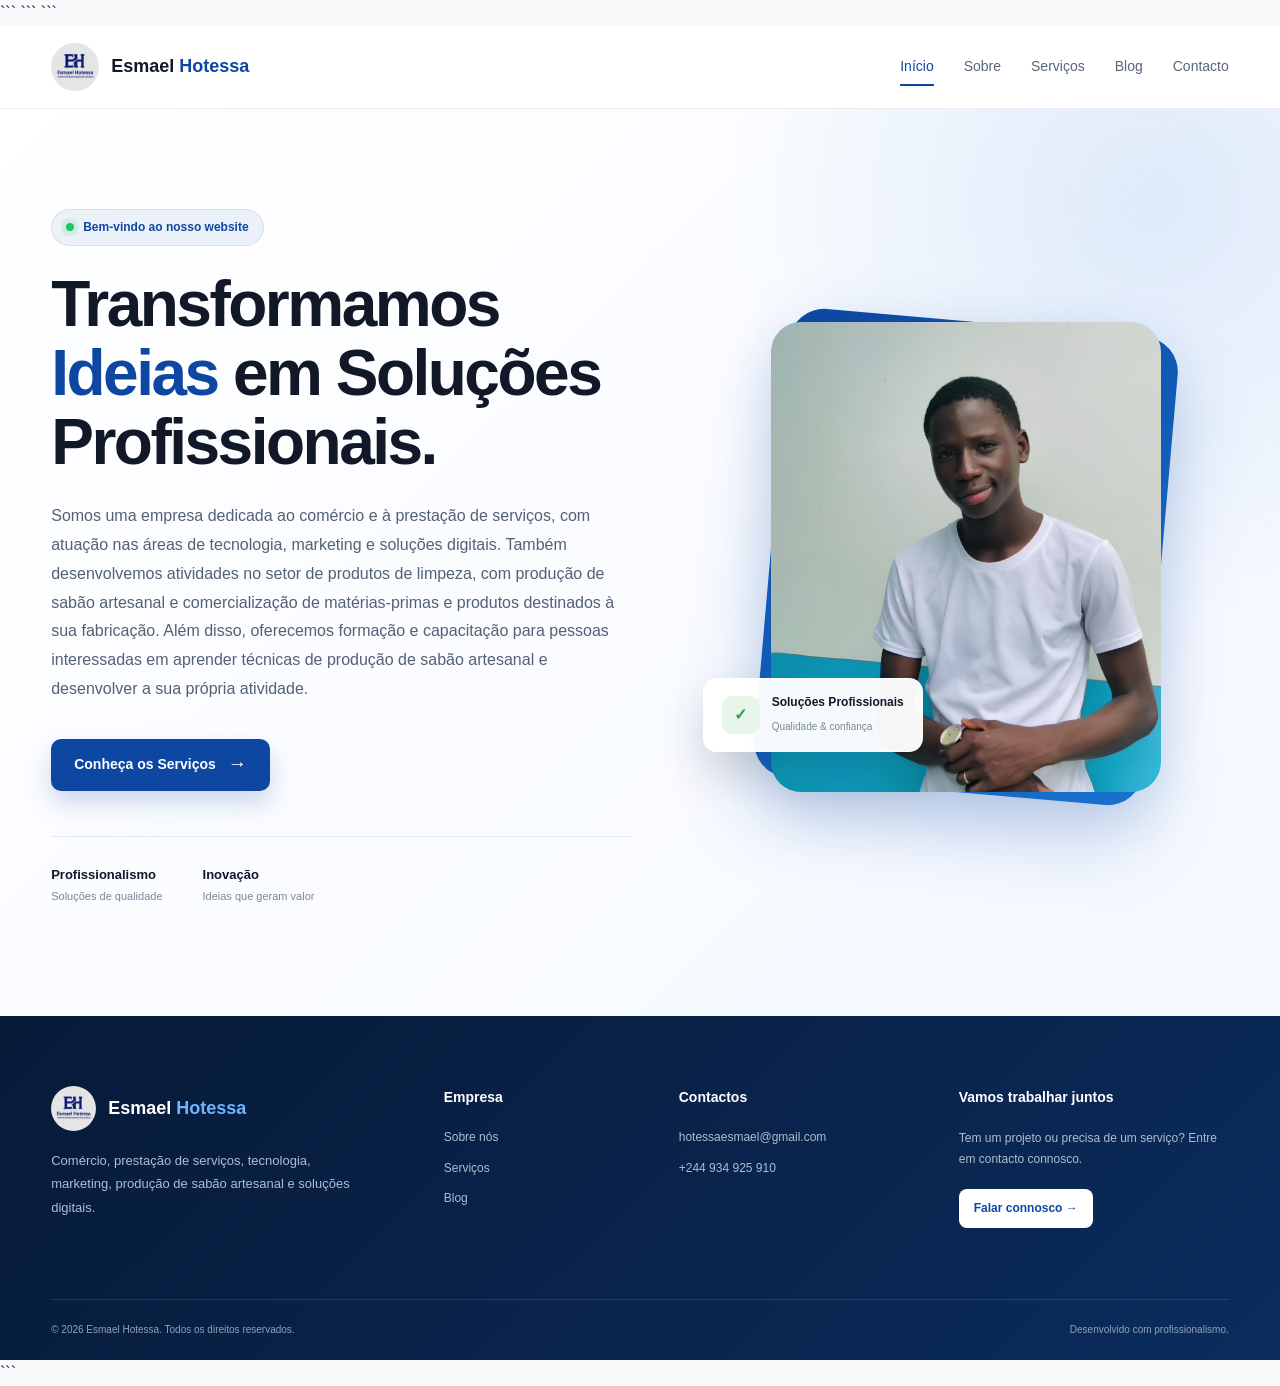
==== index.html @ ead3981a "Update index.html" ====
<!DOCTYPE html>

<html lang="pt">
<head>
    <meta charset="UTF-8">
    <meta name="viewport" content="width=device-width, initial-scale=1.0">

```
<meta name="description" content="Esmael Hotessa - Comércio, prestação de serviços, tecnologia, marketing, produção de sabão artesanal e soluções digitais.">
<meta name="author" content="Esmael Hotessa">

<title>Esmael Hotessa | Soluções Profissionais</title>

<link rel="stylesheet" href="style.css">
```

</head>

<body>

```
<!-- ================= HEADER ================= -->
<header class="header">

    <div class="container header-content">

        <!-- LOGO -->
        <a href="index.html" class="logo">
            <img src="logo.jpeg" alt="Logotipo Esmael Hotessa">
            <span>Esmael <strong>Hotessa</strong></span>
        </a>

        <!-- MENU -->
        <nav class="nav" aria-label="Menu principal">
            <a href="index.html" class="active">Início</a>
            <a href="sobre.html">Sobre</a>
            <a href="servicos.html">Serviços</a>
            <a href="blog.html">Blog</a>
            <a href="contactos.html">Contacto</a>
        </nav>

    </div>

</header>


<!-- ================= HERO ================= -->
<main>

    <section class="hero">

        <div class="container hero-content">

            <!-- TEXTO -->
            <div class="hero-text">

                <div class="badge">
                    <span class="badge-dot"></span>
                    Bem-vindo ao nosso website
                </div>

                <h1>
                    Transformamos
                    <span>Ideias</span>
                    em Soluções Profissionais.
                </h1>

                <p>
                    Somos uma empresa dedicada ao comércio e à prestação de
                    serviços, com atuação nas áreas de tecnologia, marketing
                    e soluções digitais. Também desenvolvemos atividades no
                    setor de produtos de limpeza, com produção de sabão
                    artesanal e comercialização de matérias-primas e
                    produtos destinados à sua fabricação.

                    Além disso, oferecemos formação e capacitação para
                    pessoas interessadas em aprender técnicas de produção
                    de sabão artesanal e desenvolver a sua própria atividade.
                </p>

                <div class="hero-buttons">

                    <a href="servicos.html" class="btn-primary">
                        Conheça os Serviços
                        <span>→</span>
                    </a>

                </div>


                <!-- CONFIANÇA -->
                <div class="hero-info">

                    <div class="info-item">
                        <strong>Profissionalismo</strong>
                        <span>Soluções de qualidade</span>
                    </div>

                    <div class="info-item">
                        <strong>Inovação</strong>
                        <span>Ideias que geram valor</span>
                    </div>

                </div>

            </div>


            <!-- IMAGEM -->
            <div class="hero-image">

                <div class="image-background"></div>

                <img
                    src="esmael.jpeg"
                    alt="Esmael Hotessa"
                >

                <div class="floating-card">

                    <div class="floating-icon">
                        ✓
                    </div>

                    <div>
                        <strong>Soluções Profissionais</strong>
                        <small>Qualidade & confiança</small>
                    </div>

                </div>

            </div>

        </div>

    </section>

</main>


<!-- ================= FOOTER ================= -->
<footer class="footer">

    <div class="container footer-content">

        <div class="footer-brand">

            <a href="index.html" class="footer-logo">
                <img src="logo.jpeg" alt="Logo Esmael Hotessa">
                <span>Esmael <strong>Hotessa</strong></span>
            </a>

            <p>
                Comércio, prestação de serviços, tecnologia,
                marketing, produção de sabão artesanal e
                soluções digitais.
            </p>

        </div>


        <div class="footer-column">

            <h3>Empresa</h3>

            <a href="sobre.html">Sobre nós</a>
            <a href="servicos.html">Serviços</a>
            <a href="blog.html">Blog</a>

        </div>


        <div class="footer-column">

            <h3>Contactos</h3>

            <a href="mailto:hotessaesmael@gmail.com">
                hotessaesmael@gmail.com
            </a>

            <a href="tel:+244934925910">
                +244 934 925 910
            </a>

        </div>


        <div class="footer-column">

            <h3>Vamos trabalhar juntos</h3>

            <p>
                Tem um projeto ou precisa de um serviço?
                Entre em contacto connosco.
            </p>

            <a href="contactos.html" class="footer-btn">
                Falar connosco →
            </a>

        </div>

    </div>


    <div class="footer-bottom container">

        <p>
            © 2026 Esmael Hotessa. Todos os direitos reservados.
        </p>

        <p>
            Desenvolvido com profissionalismo.
        </p>

    </div>

</footer>
```

</body>
</html>
---- style.css ----
* {
    margin: 0;
    padding: 0;
    box-sizing: border-box;
}

html {
    scroll-behavior: smooth;
}

body {
    font-family: "Poppins", sans-serif;
    background: #f8fafc;
    color: #172033;
    line-height: 1.6;
}

a {
    text-decoration: none;
    color: inherit;
}

img {
    max-width: 100%;
    display: block;
}


/* ================= VARIÁVEIS ================= */

:root {
    --primary: #0d47a1;
    --primary-light: #1976d2;
    --primary-dark: #062d68;

    --accent: #ffd54f;

    --dark: #111827;
    --text: #536174;
    --white: #ffffff;

    --background: #f8fafc;
    --border: #e5eaf0;

    --shadow: 0 20px 50px rgba(13, 71, 161, 0.12);

    --radius: 18px;
}


/* ================= CONTAINER ================= */

.container {
    width: min(1180px, 92%);
    margin: 0 auto;
}


/* ================= HEADER ================= */

.header {
    width: 100%;
    background: rgba(255, 255, 255, 0.96);
    border-bottom: 1px solid rgba(229, 234, 240, 0.8);
    position: sticky;
    top: 0;
    z-index: 1000;
    backdrop-filter: blur(15px);
}

.header-content {
    min-height: 82px;
    display: flex;
    align-items: center;
    justify-content: space-between;
    gap: 30px;
}


/* ================= LOGO ================= */

.logo {
    display: flex;
    align-items: center;
    gap: 12px;
    font-size: 18px;
    font-weight: 600;
    color: var(--dark);
    white-space: nowrap;
}

.logo img {
    width: 48px;
    height: 48px;
    object-fit: cover;
    border-radius: 50%;
}

.logo strong {
    color: var(--primary);
}


/* ================= NAV ================= */

.nav {
    display: flex;
    align-items: center;
    gap: 30px;
}

.nav a {
    color: #596579;
    font-size: 14px;
    font-weight: 500;
    position: relative;
    transition: 0.3s ease;
}

.nav a:hover,
.nav a.active {
    color: var(--primary);
}

.nav a::after {
    content: "";
    position: absolute;
    left: 0;
    bottom: -8px;
    width: 0;
    height: 2px;
    background: var(--primary);
    transition: 0.3s ease;
}

.nav a:hover::after,
.nav a.active::after {
    width: 100%;
}


/* ================= HEADER BUTTON ================= */

.btn-header {
    display: inline-flex;
    align-items: center;
    gap: 10px;

    background: var(--primary);
    color: white;

    padding: 13px 20px;
    border-radius: 10px;

    font-size: 13px;
    font-weight: 600;

    transition: 0.3s ease;
    box-shadow: 0 8px 20px rgba(13, 71, 161, 0.18);
}

.btn-header:hover {
    background: var(--primary-dark);
    transform: translateY(-2px);
    box-shadow: 0 12px 25px rgba(13, 71, 161, 0.25);
}

.btn-header span {
    font-size: 18px;
}


/* ================= HERO ================= */

.hero {
    position: relative;
    overflow: hidden;
    background:
        radial-gradient(
            circle at 90% 10%,
            rgba(25, 118, 210, 0.12),
            transparent 30%
        ),
        linear-gradient(
            135deg,
            #ffffff 0%,
            #f4f8ff 100%
        );

    padding: 100px 0 110px;
}

.hero-content {
    min-height: 600px;

    display: grid;
    grid-template-columns: 1.05fr 0.95fr;

    align-items: center;
    gap: 70px;
}


/* ================= BADGE ================= */

.badge {
    display: inline-flex;
    align-items: center;
    gap: 9px;

    padding: 8px 14px;

    background: rgba(13, 71, 161, 0.07);
    border: 1px solid rgba(13, 71, 161, 0.1);

    border-radius: 50px;

    color: var(--primary);
    font-size: 12px;
    font-weight: 600;

    margin-bottom: 24px;
}

.badge-dot {
    width: 8px;
    height: 8px;

    background: #22c55e;

    border-radius: 50%;

    box-shadow: 0 0 0 5px rgba(34, 197, 94, 0.12);
}


/* ================= HERO TITLE ================= */

.hero h1 {
    max-width: 680px;

    color: var(--dark);

    font-size: clamp(42px, 5vw, 68px);
    line-height: 1.08;

    font-weight: 800;

    letter-spacing: -2.5px;

    margin-bottom: 25px;
}

.hero h1 span {
    color: var(--primary);
}


/* ================= HERO TEXT ================= */

.hero-text > p {
    max-width: 600px;

    color: var(--text);

    font-size: 16px;
    line-height: 1.8;

    margin-bottom: 35px;
}


/* ================= HERO BUTTONS ================= */

.hero-buttons {
    display: flex;
    align-items: center;
    gap: 14px;

    flex-wrap: wrap;
}

.btn-primary,
.btn-secondary {
    display: inline-flex;
    align-items: center;
    justify-content: center;
    gap: 12px;

    min-height: 52px;

    padding: 0 23px;

    border-radius: 10px;

    font-size: 14px;
    font-weight: 600;

    transition: 0.3s ease;
}

.btn-primary {
    color: white;
    background: var(--primary);

    box-shadow:
        0 12px 25px rgba(13, 71, 161, 0.2);
}

.btn-primary:hover {
    background: var(--primary-dark);
    transform: translateY(-3px);
}

.btn-primary span {
    font-size: 19px;
}

.btn-secondary {
    color: var(--primary);

    border: 1px solid #ccd8e8;

    background: white;
}

.btn-secondary:hover {
    border-color: var(--primary);
    background: #f4f8ff;
    transform: translateY(-3px);
}


/* ================= HERO INFO ================= */

.hero-info {
    display: flex;
    gap: 40px;

    margin-top: 45px;
    padding-top: 28px;

    border-top: 1px solid var(--border);
}

.info-item {
    display: flex;
    flex-direction: column;
    gap: 3px;
}

.info-item strong {
    color: var(--dark);
    font-size: 13px;
}

.info-item span {
    color: #7b8798;
    font-size: 11px;
}


/* ================= HERO IMAGE ================= */

.hero-image {
    position: relative;

    display: flex;
    align-items: center;
    justify-content: center;

    min-height: 520px;
}

.image-background {
    position: absolute;

    width: 390px;
    height: 470px;

    border-radius: 35px;

    background:
        linear-gradient(
            145deg,
            var(--primary),
            var(--primary-light)
        );

    transform: rotate(5deg);

    box-shadow:
        0 35px 80px rgba(13, 71, 161, 0.22);
}

.hero-image > img {
    position: relative;
    z-index: 2;

    width: 390px;
    height: 470px;

    object-fit: cover;

    border-radius: 30px;

    box-shadow: var(--shadow);

    transition: 0.5s ease;
}

.hero-image:hover > img {
    transform: translateY(-8px);
}


/* ================= FLOATING CARD ================= */

.floating-card {
    position: absolute;

    z-index: 5;

    left: 0;
    bottom: 65px;

    display: flex;
    align-items: center;
    gap: 12px;

    padding: 14px 18px;

    background: rgba(255, 255, 255, 0.96);

    border: 1px solid rgba(255, 255, 255, 0.7);

    border-radius: 14px;

    box-shadow:
        0 20px 45px rgba(15, 23, 42, 0.16);

    animation: floating 4s ease-in-out infinite;
}

.floating-icon {
    width: 38px;
    height: 38px;

    display: flex;
    align-items: center;
    justify-content: center;

    background: #e8f5e9;
    color: #22a447;

    border-radius: 10px;

    font-weight: 800;
}

.floating-card strong {
    display: block;

    color: var(--dark);

    font-size: 12px;
}

.floating-card small {
    color: #7b8798;

    font-size: 10px;
}

@keyframes floating {
    0%,
    100% {
        transform: translateY(0);
    }

    50% {
        transform: translateY(-10px);
    }
}


/* ================= SERVICES ================= */

.services-preview {
    background: white;
    padding: 100px 0;
}


/* ================= SECTION HEADER ================= */

.section-header {
    max-width: 700px;
    margin: 0 auto 55px;
    text-align: center;
}

.section-header > span {
    color: var(--primary);

    font-size: 11px;
    font-weight: 700;

    letter-spacing: 2px;
}

.section-header h2 {
    margin: 12px 0 15px;

    color: var(--dark);

    font-size: clamp(30px, 4vw, 45px);
    line-height: 1.2;

    letter-spacing: -1px;
}

.section-header h2 strong {
    color: var(--primary);
}

.section-header p {
    color: var(--text);

    font-size: 14px;
}


/* ================= SERVICES GRID ================= */

.services-grid {
    display: grid;

    grid-template-columns:
        repeat(4, 1fr);

    gap: 20px;
}


/* ================= SERVICE CARD ================= */

.service-card {
    padding: 30px;

    background: #ffffff;

    border: 1px solid var(--border);

    border-radius: var(--radius);

    transition: 0.35s ease;

    position: relative;
    overflow: hidden;
}

.service-card::before {
    content: "";

    position: absolute;

    top: 0;
    left: 0;

    width: 100%;
    height: 3px;

    background:
        linear-gradient(
            90deg,
            var(--primary),
            var(--primary-light)
        );

    transform: scaleX(0);
    transform-origin: left;

    transition: 0.35s ease;
}

.service-card:hover {
    transform: translateY(-8px);

    border-color: rgba(13, 71, 161, 0.18);

    box-shadow:
        0 20px 45px rgba(13, 71, 161, 0.1);
}

.service-card:hover::before {
    transform: scaleX(1);
}


/* ================= SERVICE ICON ================= */

.service-icon {
    width: 46px;
    height: 46px;

    display: flex;
    align-items: center;
    justify-content: center;

    background: #edf4ff;
    color: var(--primary);

    border-radius: 12px;

    font-size: 12px;
    font-weight: 700;

    margin-bottom: 22px;
}

.service-card h3 {
    color: var(--dark);

    font-size: 17px;

    margin-bottom: 10px;
}

.service-card p {
    color: var(--text);

    font-size: 13px;

    line-height: 1.7;

    margin-bottom: 22px;
}

.service-card a {
    color: var(--primary);

    font-size: 12px;
    font-weight: 700;
}

.service-card a:hover {
    text-decoration: underline;
}


/* ================= FOOTER ================= */

.footer {
    color: #c9d4e3;

    background:
        linear-gradient(
            135deg,
            #071a38,
            #0b2c5d
        );

    padding-top: 70px;
}


/* ================= FOOTER CONTENT ================= */

.footer-content {
    display: grid;

    grid-template-columns:
        1.5fr
        0.8fr
        1fr
        1.2fr;

    gap: 55px;

    padding-bottom: 60px;
}


/* ================= FOOTER BRAND ================= */

.footer-logo {
    display: flex;
    align-items: center;
    gap: 12px;

    color: white;

    font-size: 18px;
    font-weight: 600;

    margin-bottom: 18px;
}

.footer-logo img {
    width: 45px;
    height: 45px;

    object-fit: cover;

    border-radius: 50%;
}

.footer-logo strong {
    color: #70b4ff;
}

.footer-brand > p {
    max-width: 310px;

    color: #aebdd1;

    font-size: 13px;
    line-height: 1.8;
}


/* ================= FOOTER COLUMNS ================= */

.footer-column {
    display: flex;
    flex-direction: column;

    align-items: flex-start;
}

.footer-column h3 {
    color: white;

    font-size: 14px;

    margin-bottom: 20px;
}

.footer-column a {
    color: #aebdd1;

    font-size: 12px;

    margin-bottom: 11px;

    transition: 0.3s ease;
}

.footer-column a:hover {
    color: white;
    transform: translateX(3px);
}

.footer-column p {
    color: #aebdd1;

    font-size: 12px;
    line-height: 1.7;

    margin-bottom: 15px;
}


/* ================= FOOTER BUTTON ================= */

.footer-btn {
    display: inline-flex !important;

    align-items: center;

    gap: 8px;

    padding: 10px 15px;

    background: white;

    color: var(--primary) !important;

    border-radius: 8px;

    font-weight: 600;

    margin-top: 5px;
}

.footer-btn:hover {
    background: #eaf2ff;

    transform: translateY(-2px) !important;
}


/* ================= FOOTER BOTTOM ================= */

.footer-bottom {
    display: flex;

    justify-content: space-between;
    align-items: center;

    gap: 20px;

    padding: 22px 0;

    border-top: 1px solid rgba(255, 255, 255, 0.1);
}

.footer-bottom p {
    color: #8fa3bc;

    font-size: 10px;
}


/* =====================================================
   RESPONSIVIDADE
===================================================== */


/* ================= TABLET ================= */

@media (max-width: 1000px) {

    .nav {
        gap: 18px;
    }

    .nav a {
        font-size: 13px;
    }

    .btn-header {
        padding: 11px 15px;
    }

    .hero-content {
        grid-template-columns: 1fr 1fr;
        gap: 40px;
    }

    .hero h1 {
        font-size: 45px;
    }

    .hero-image > img,
    .image-background {
        width: 320px;
        height: 400px;
    }

    .hero-image {
        min-height: 430px;
    }

    .services-grid {
        grid-template-columns:
            repeat(2, 1fr);
    }

    .footer-content {
        grid-template-columns:
            repeat(2, 1fr);
    }
}


/* ================= TELEMÓVEL ================= */

@media (max-width: 760px) {

    .header-content {
        min-height: 70px;
    }

    .logo span {
        font-size: 15px;
    }

    .logo img {
        width: 40px;
        height: 40px;
    }

    /*
       Menu simplificado no telemóvel.
       Para um menu hambúrguer completo,
       podemos adicionar JavaScript.
    */

    .nav {
        display: none;
    }

    .btn-header {
        padding: 10px 13px;
        font-size: 11px;
    }

    .btn-header span {
        display: none;
    }


    /* HERO */

    .hero {
        padding: 70px 0 80px;
    }

    .hero-content {
        grid-template-columns: 1fr;

        text-align: center;

        gap: 60px;
    }

    .hero-text {
        display: flex;

        align-items: center;
        flex-direction: column;
    }

    .hero h1 {
        font-size: 40px;

        letter-spacing: -1.5px;
    }

    .hero-text > p {
        font-size: 14px;
    }

    .hero-buttons {
        justify-content: center;
    }

    .hero-info {
        justify-content: center;

        text-align: left;
    }


    /* IMAGEM */

    .hero-image {
        min-height: 430px;
    }

    .hero-image > img,
    .image-background {
        width: 300px;
        height: 390px;
    }

    .floating-card {
        left: 50%;
        transform: translateX(-50%);

        bottom: 20px;

        white-space: nowrap;
    }


    /* SERVICES */

    .services-preview {
        padding: 80px 0;
    }

    .services-grid {
        grid-template-columns: 1fr;
    }


    /* FOOTER */

    .footer-content {
        grid-template-columns: 1fr;

        gap: 35px;
    }

    .footer-bottom {
        flex-direction: column;

        align-items: flex-start;
    }

}


/* ================= TELEMÓVEL PEQUENO ================= */

@media (max-width: 430px) {

    .container {
        width: 90%;
    }

    .btn-header {
        display: none;
    }

    .hero h1 {
        font-size: 34px;
    }

    .hero-buttons {
        width: 100%;

        flex-direction: column;
    }

    .btn-primary,
    .btn-secondary {
        width: 100%;
    }

    .hero-image > img,
    .image-background {
        width: 260px;
        height: 350px;
    }

    .hero-image {
        min-height: 390px;
    }

    .floating-card {
        max-width: 260px;

        padding: 10px 12px;
    }

    .floating-card strong {
        font-size: 10px;
    }

    .floating-card small {
        font-size: 8px;
    }

    .hero-info {
        gap: 20px;
    }

}
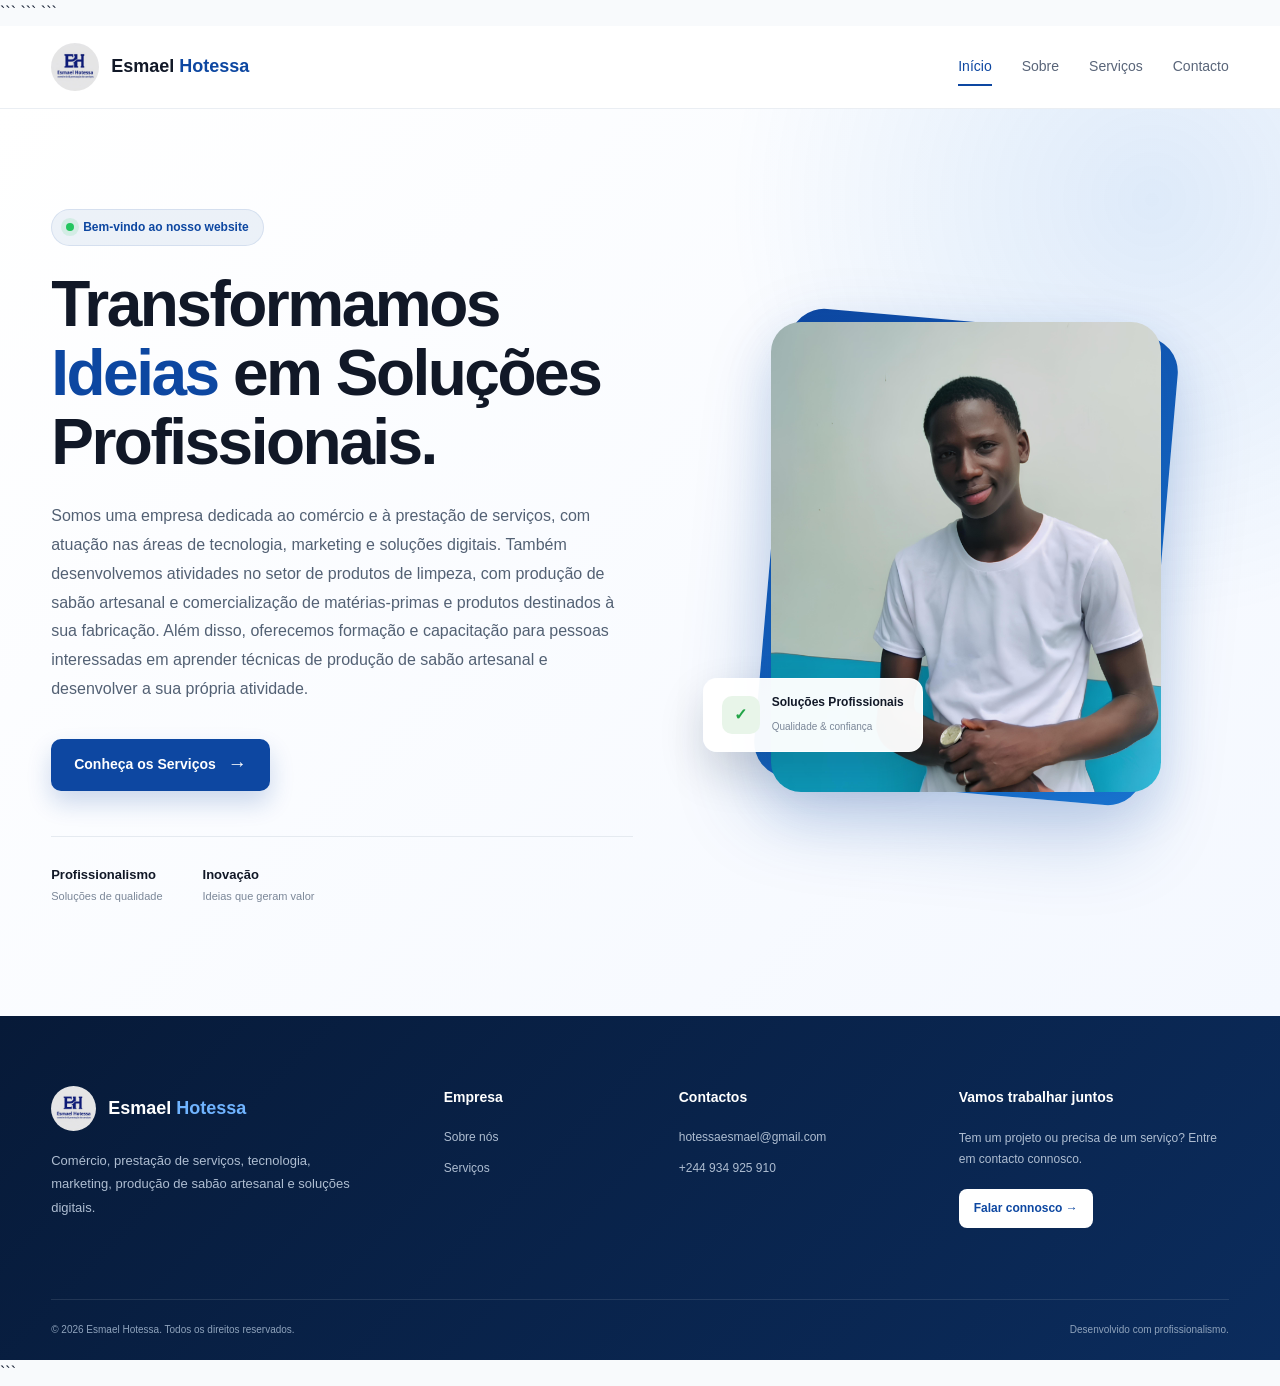
==== commit 2f66d79c: "Update index.html" ====
--- a/index.html
+++ b/index.html
@@ -35,7 +35,6 @@
             <a href="index.html" class="active">Início</a>
             <a href="sobre.html">Sobre</a>
             <a href="servicos.html">Serviços</a>
-            <a href="blog.html">Blog</a>
             <a href="contactos.html">Contacto</a>
         </nav>
 
@@ -165,7 +164,7 @@
 
             <a href="sobre.html">Sobre nós</a>
             <a href="servicos.html">Serviços</a>
-            <a href="blog.html">Blog</a>
+
 
         </div>
 
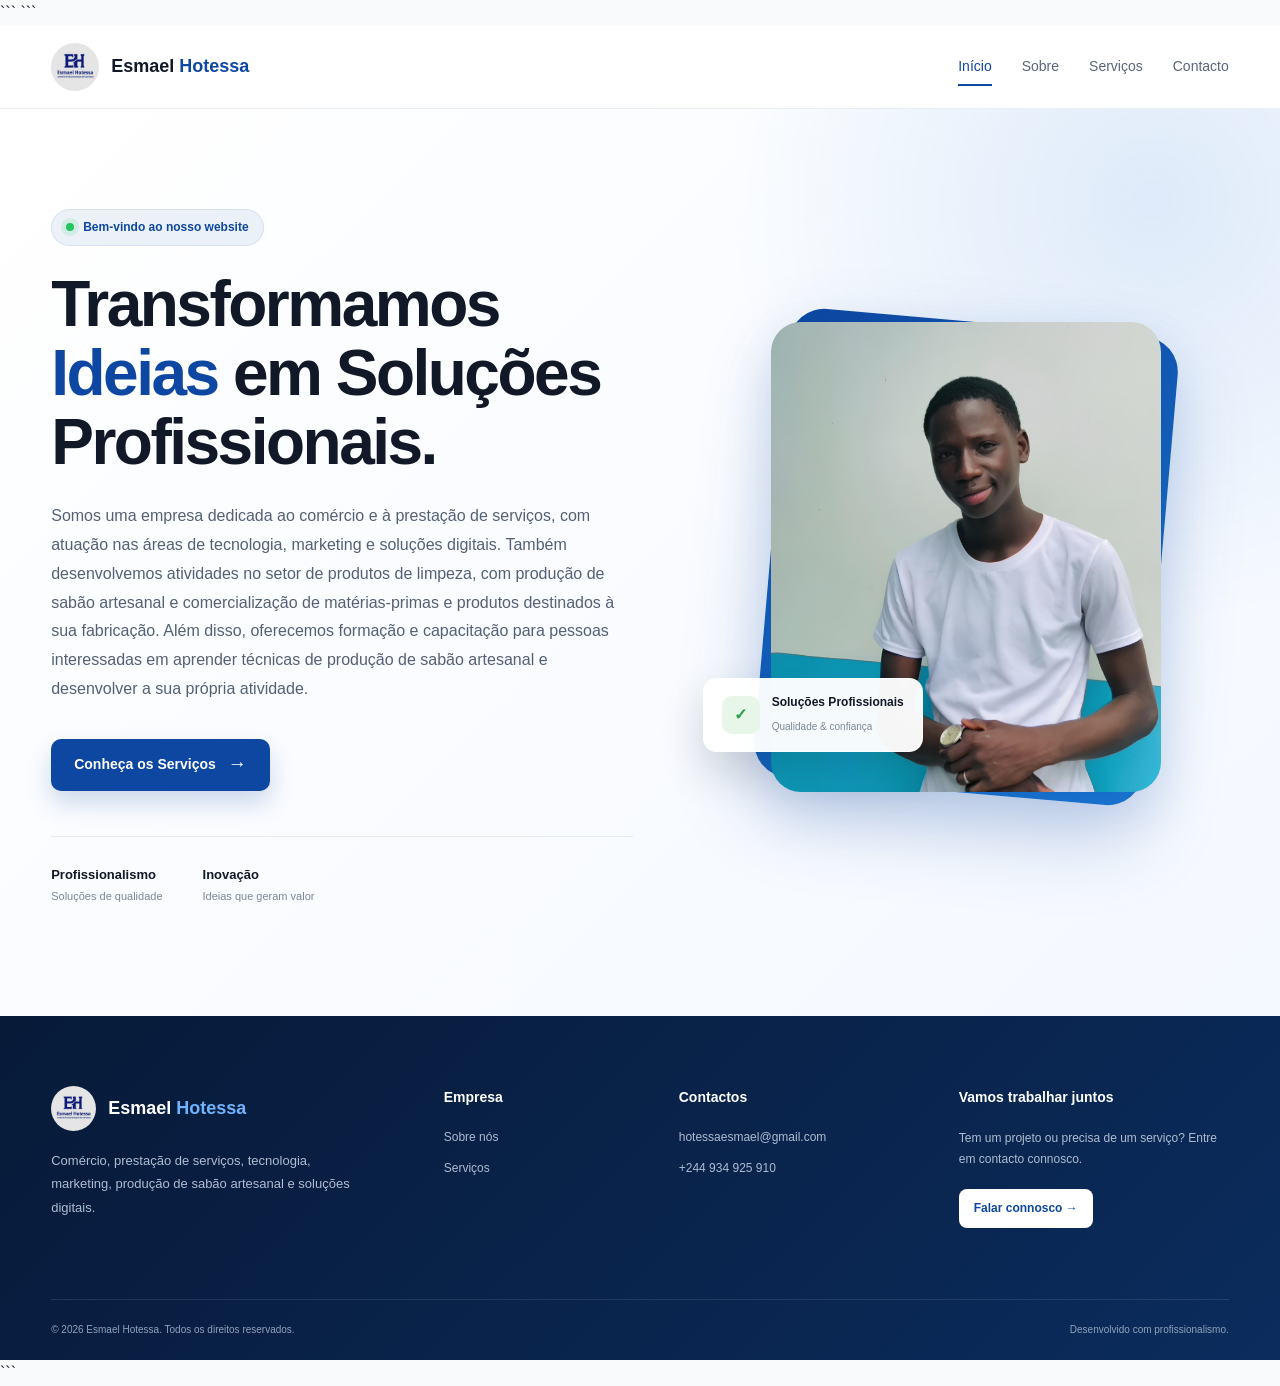
==== commit ab6b1d39: "Clean up index.html and adjust meta tags Removed unnecessary whitespace and adjusted meta tags." ====
--- a/index.html
+++ b/index.html
@@ -4,8 +4,6 @@
 <head>
     <meta charset="UTF-8">
     <meta name="viewport" content="width=device-width, initial-scale=1.0">
-
-```
 <meta name="description" content="Esmael Hotessa - Comércio, prestação de serviços, tecnologia, marketing, produção de sabão artesanal e soluções digitais.">
 <meta name="author" content="Esmael Hotessa">
 
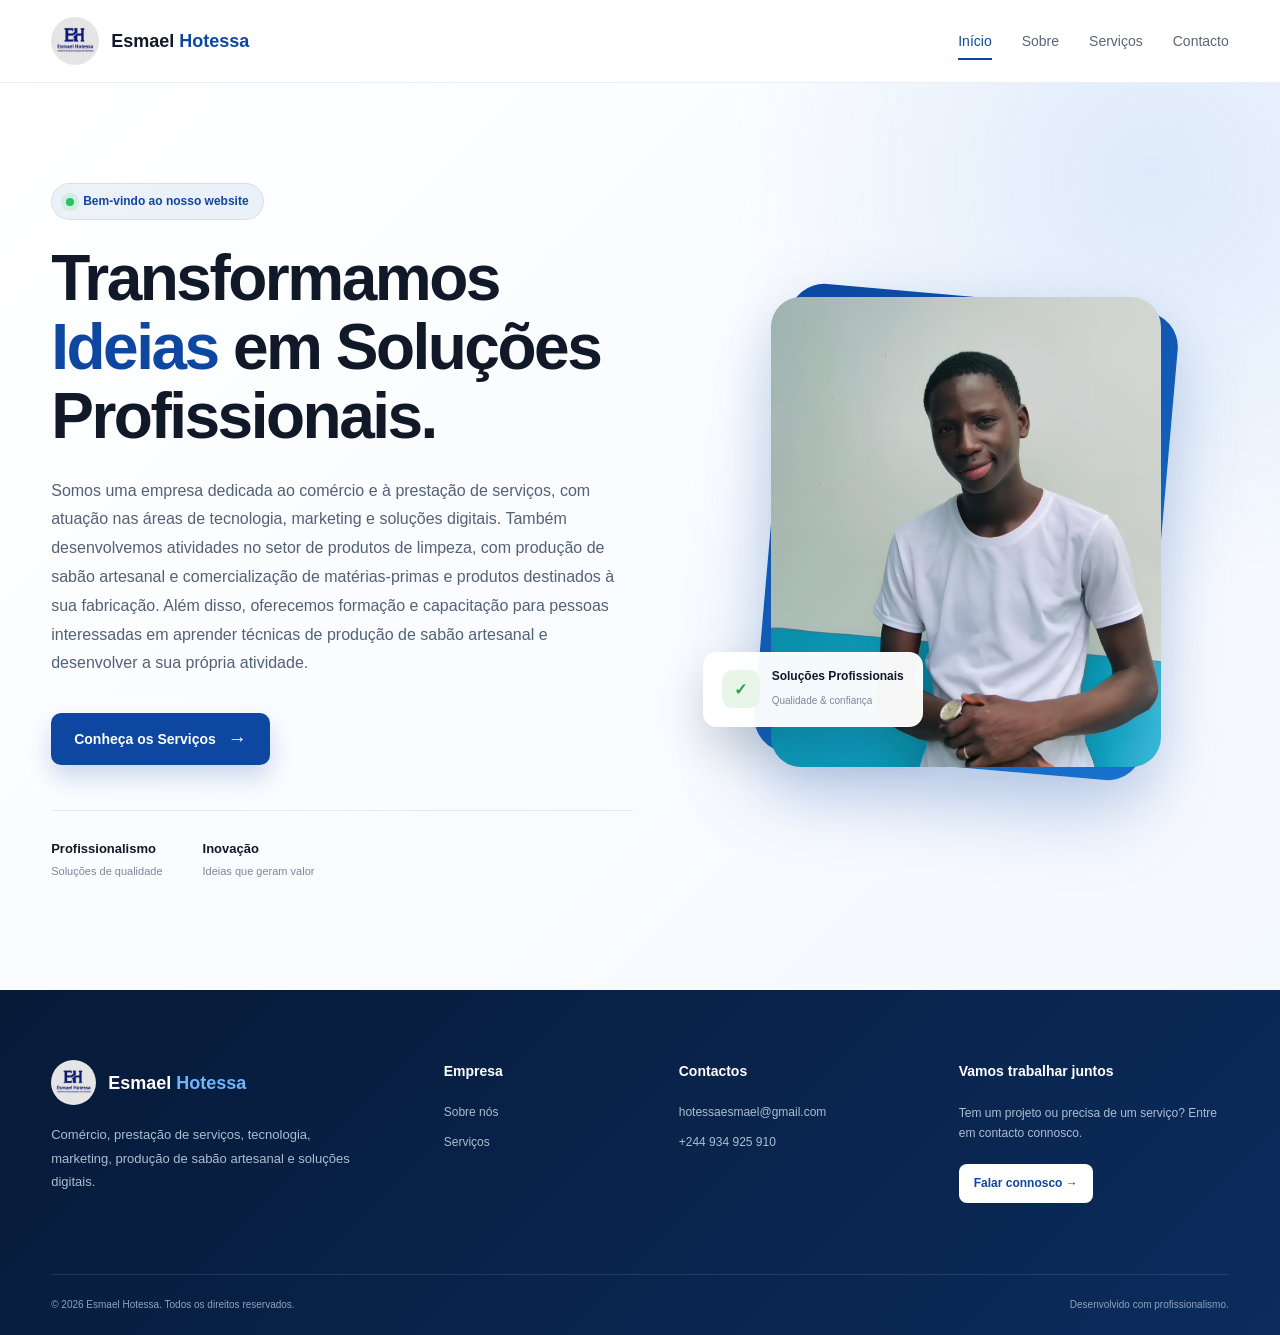
==== commit 648e4372: "Fix HTML formatting issues in index.html" ====
--- a/index.html
+++ b/index.html
@@ -10,13 +10,13 @@
 <title>Esmael Hotessa | Soluções Profissionais</title>
 
 <link rel="stylesheet" href="style.css">
-```
+
 
 </head>
 
 <body>
 
-```
+
 <!-- ================= HEADER ================= -->
 <header class="header">
 
@@ -213,7 +213,7 @@
     </div>
 
 </footer>
-```
+
 
 </body>
 </html>
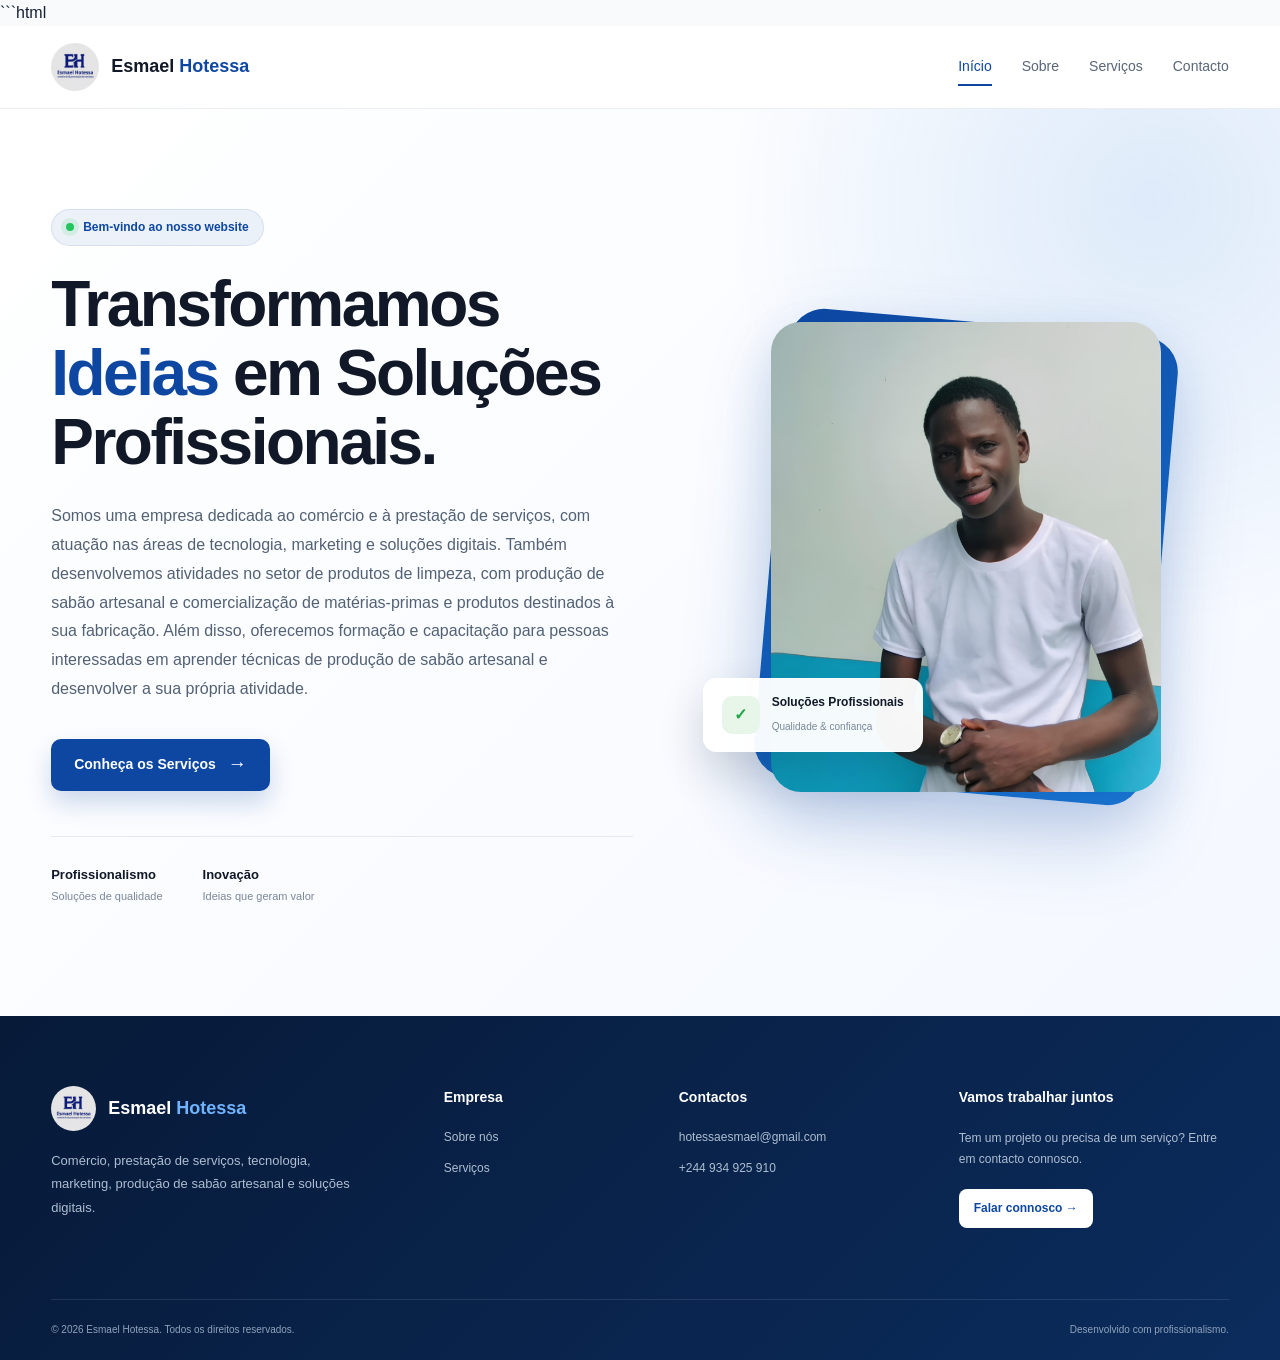
==== commit 19ccb7ee: "Update index.html" ====
--- a/index.html
+++ b/index.html
@@ -4,16 +4,61 @@
 <head>
     <meta charset="UTF-8">
     <meta name="viewport" content="width=device-width, initial-scale=1.0">
-<meta name="description" content="Esmael Hotessa - Comércio, prestação de serviços, tecnologia, marketing, produção de sabão artesanal e soluções digitais.">
-<meta name="author" content="Esmael Hotessa">
-
-<title>Esmael Hotessa | Soluções Profissionais</title>
-
-<link rel="stylesheet" href="style.css">
-
-
+
+    <!-- SEO -->
+    <title>Esmael Hotessa | Tecnologia, Comércio, Serviços e Soluções Digitais</title>
+
+    <meta name="description" content="Esmael Hotessa — site oficial com informações sobre comércio, prestação de serviços, tecnologia, marketing e soluções digitais.">
+
+    <meta name="author" content="Esmael Hotessa">
+
+    <meta name="keywords" content="Esmael Hotessa, Esmael, Hotessa, tecnologia, comércio, marketing, soluções digitais, prestação de serviços, Angola">
+
+    <meta name="robots" content="index, follow">
+
+    <meta name="language" content="pt">
+
+    <!-- URL oficial da página -->
+    <link rel="canonical" href="https://esmaelhotessa.github.io/hotessa/">
+
+    <!-- Compartilhamento em redes sociais -->
+    <meta property="og:title" content="Esmael Hotessa | Site Oficial">
+    <meta property="og:description" content="Conheça Esmael Hotessa, seus projetos, serviços e soluções nas áreas de tecnologia, comércio, marketing e serviços digitais.">
+    <meta property="og:type" content="website">
+    <meta property="og:url" content="https://esmaelhotessa.github.io/hotessa/">
+
+    <!-- CSS -->
+    <link rel="stylesheet" href="style.css">
+    ```html
+<!-- Dados estruturados para o Google -->
+<script type="application/ld+json">
+{
+  "@context": "https://schema.org",
+  "@type": "Person",
+  "name": "Esmael Hotessa",
+  "url": "https://esmaelhotessa.github.io/hotessa/",
+  "description": "Esmael Hotessa atua nas áreas de tecnologia, comércio, prestação de serviços, marketing, produção e venda de sabão artesanal. Também realiza formação e orientação para pessoas interessadas em aprender técnicas de produção de sabão.",
+  "jobTitle": "Empreendedor, profissional de tecnologia e formador",
+  "worksFor": {
+    "@type": "Organization",
+    "name": "Hotessa"
+  },
+  "knowsAbout": [
+    "Tecnologia",
+    "Programação",
+    "Comércio",
+    "Marketing",
+    "Prestação de serviços",
+    "Produção de sabão",
+    "Venda de sabão",
+    "Formação em produção de sabão"
+  ],
+  "sameAs": [
+    "https://esmaelhotessa.github.io/hotessa/"
+  ]
+}
+</script>
 </head>
-
 <body>
 
 
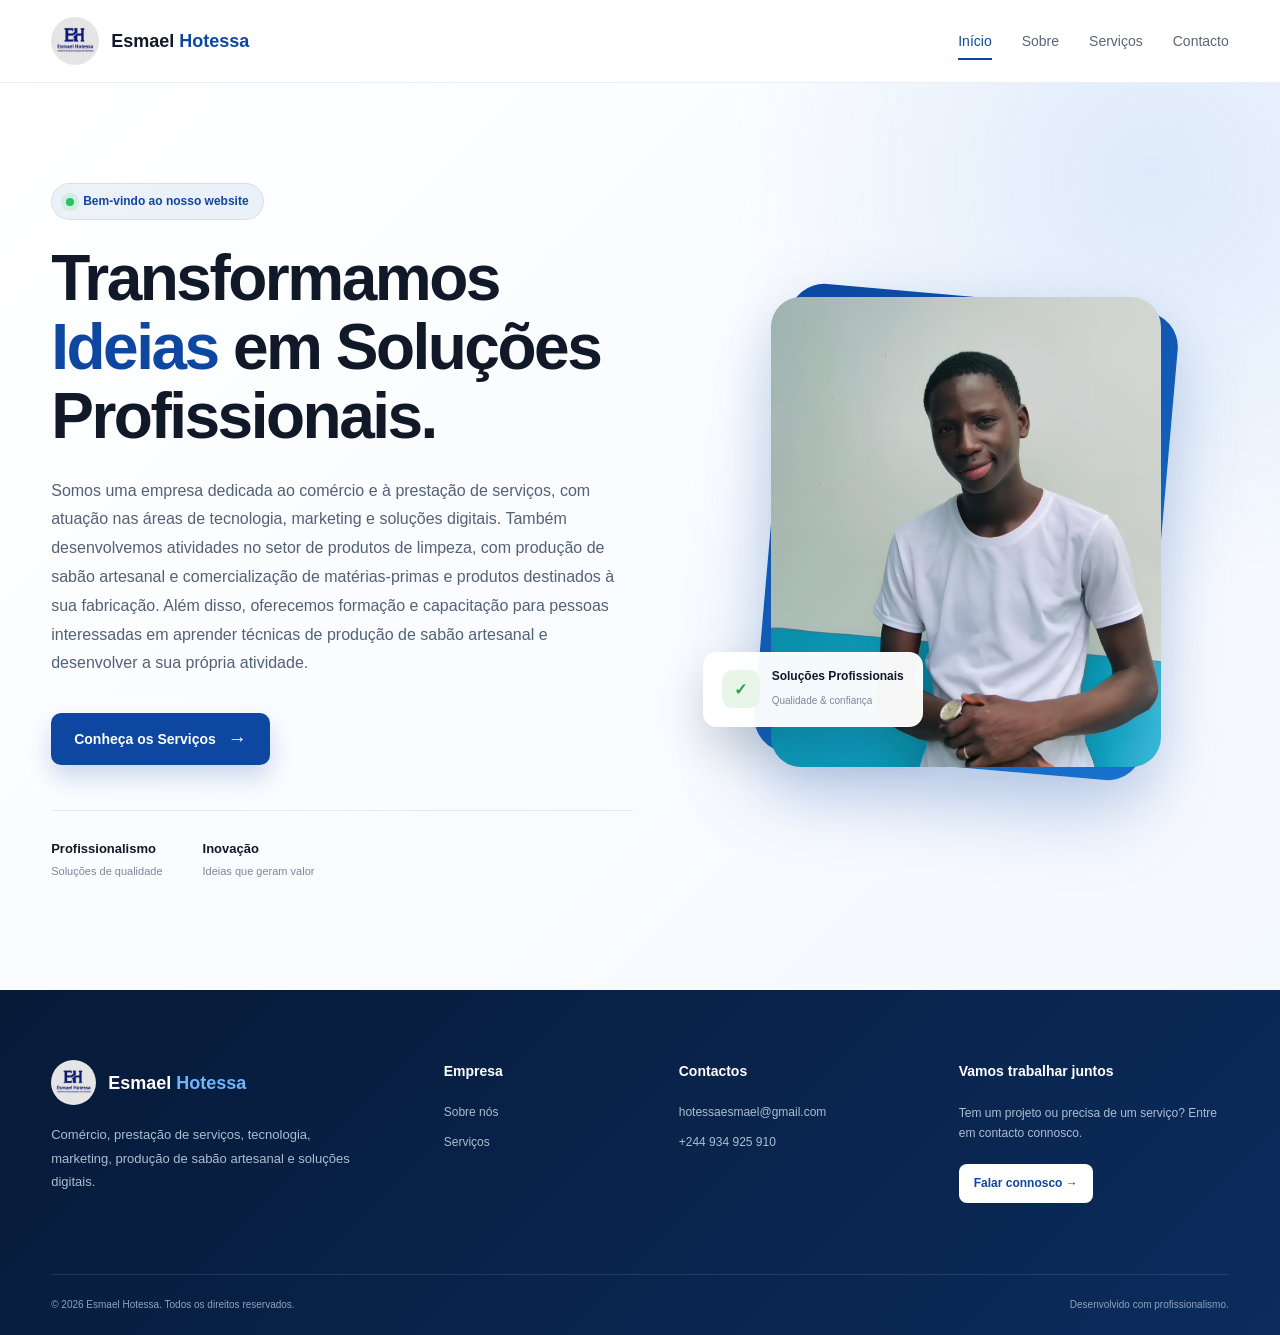
==== commit d5f6f154: "Remove unnecessary code block from index.html" ====
--- a/index.html
+++ b/index.html
@@ -4,9 +4,11 @@
 <head>
     <meta charset="UTF-8">
     <meta name="viewport" content="width=device-width, initial-scale=1.0">
+    <meta name="google-site-verification" content="tFz2YyjG-HkFrXtrCIWA4odFIV7iPGiihjFLJi4MMK0" />
 
     <!-- SEO -->
     <title>Esmael Hotessa | Tecnologia, Comércio, Serviços e Soluções Digitais</title>
+    
 
     <meta name="description" content="Esmael Hotessa — site oficial com informações sobre comércio, prestação de serviços, tecnologia, marketing e soluções digitais.">
 
@@ -29,7 +31,6 @@
 
     <!-- CSS -->
     <link rel="stylesheet" href="style.css">
-    ```html
 <!-- Dados estruturados para o Google -->
 <script type="application/ld+json">
 {
